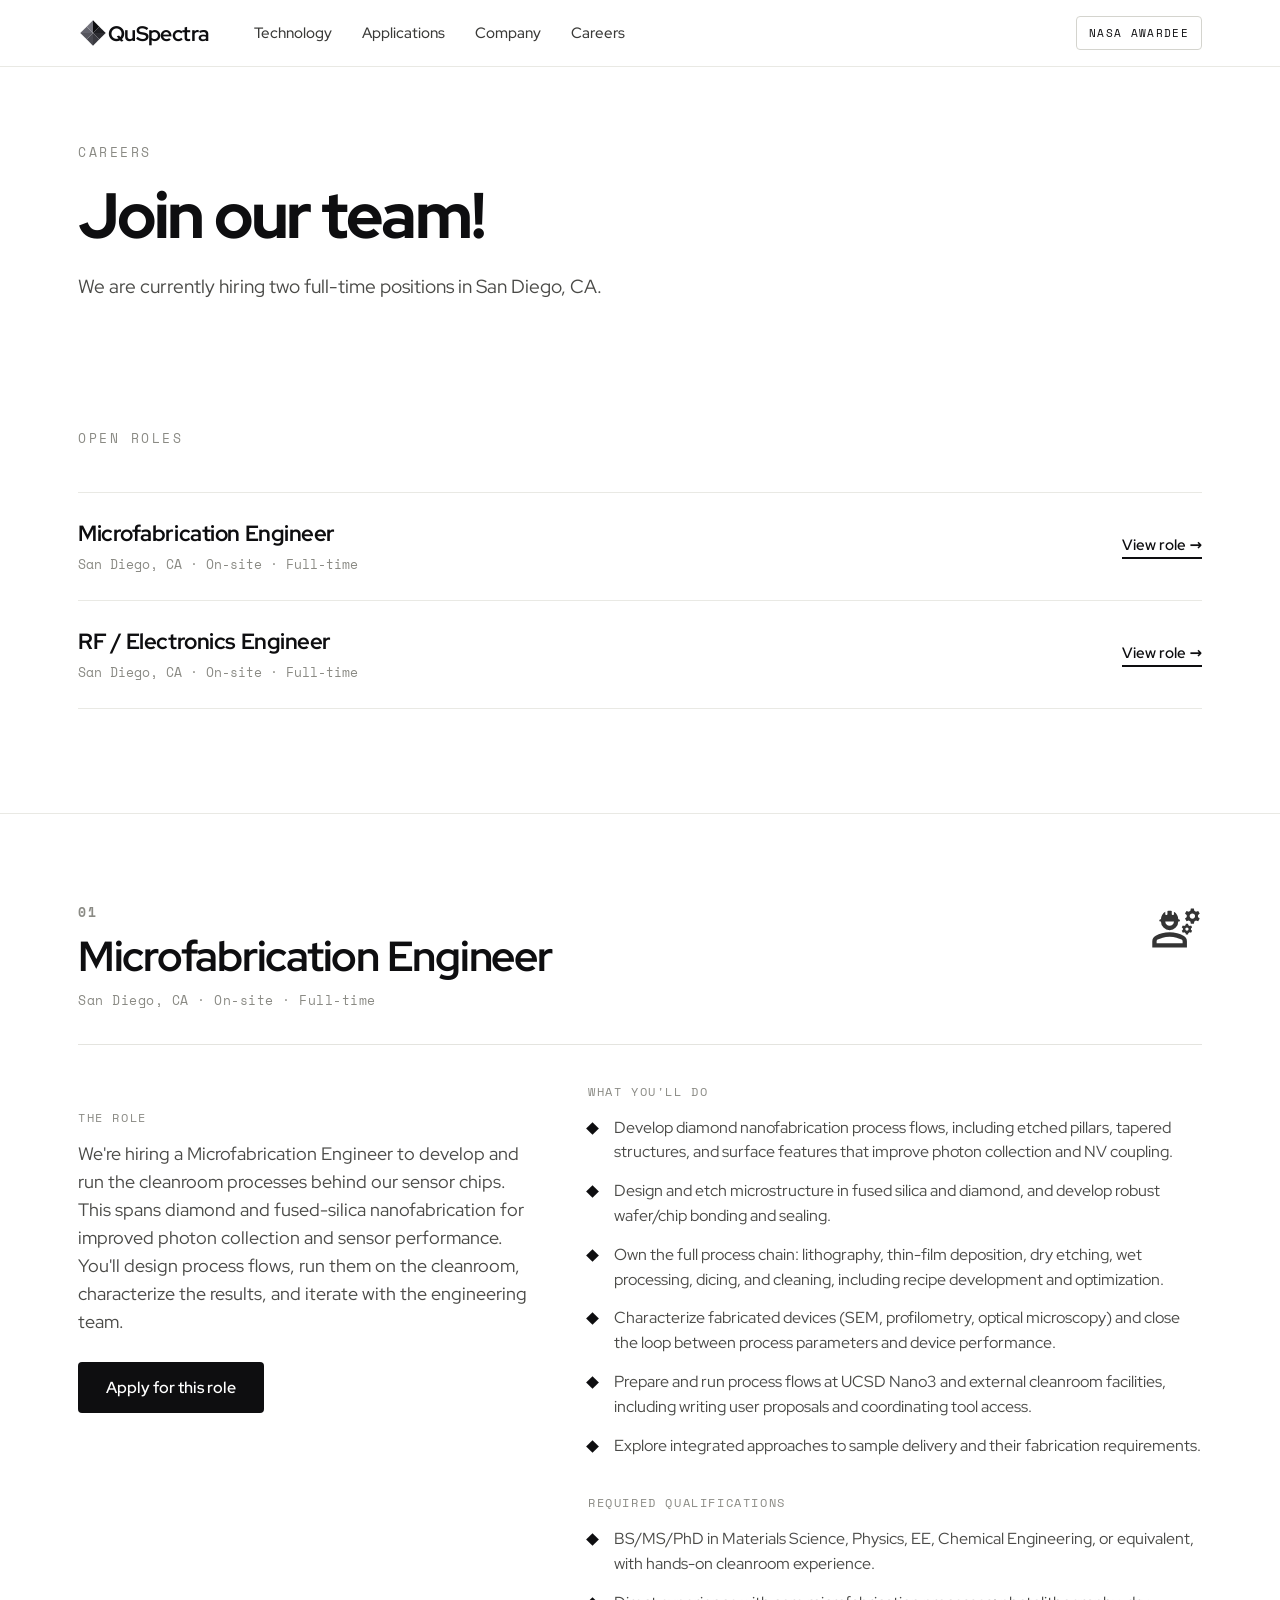
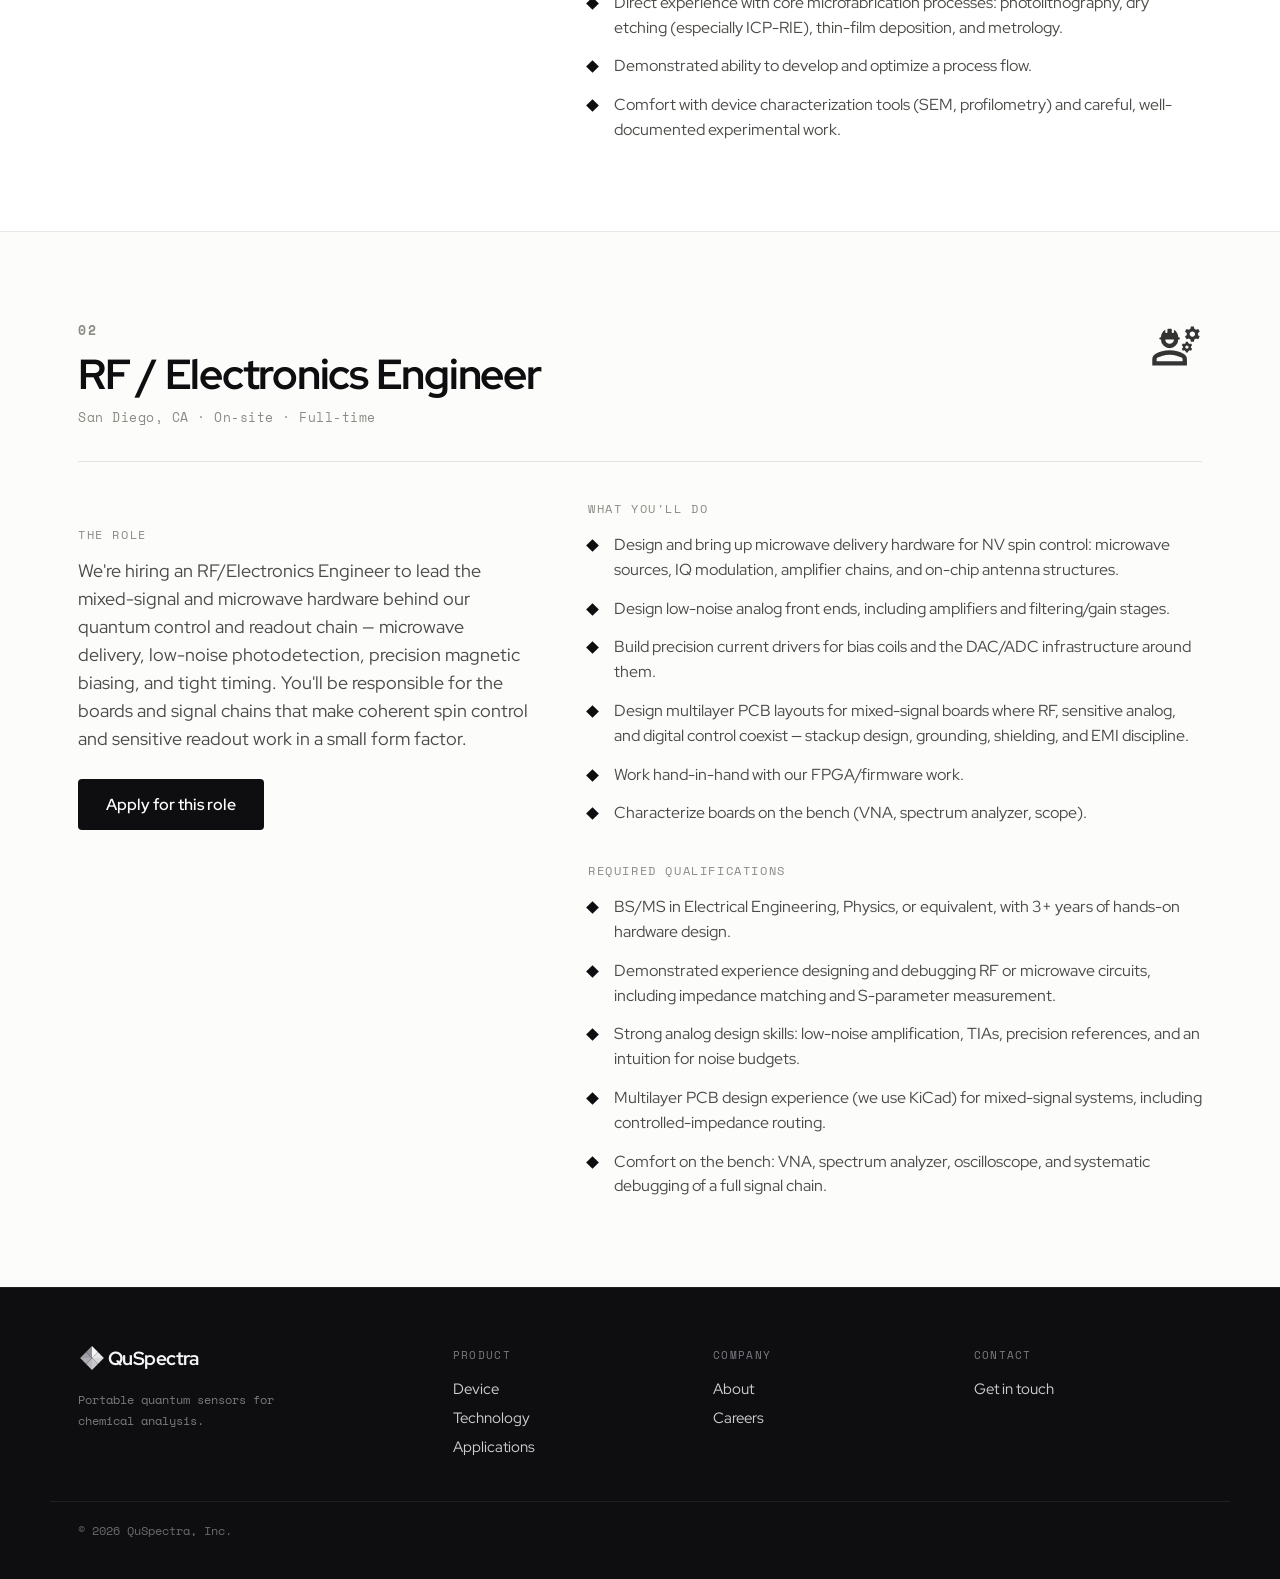
==== careers.html @ ae47d45e "careers added" ====
<!DOCTYPE html>
<html lang="en">
<head>
  <meta charset="utf-8">
  <meta name="viewport" content="width=device-width, initial-scale=1">
  <title>Careers — QuSpectra</title>
  <meta name="description" content="Join QuSpectra in San Diego. We're an early-stage, NASA SBIR-backed team building portable quantum sensors. Now hiring a Microfabrication Engineer and an RF / Electronics Engineer.">
  <link rel="icon" type="image/svg+xml" href="icons/facet.svg">
  <link rel="preconnect" href="https://fonts.googleapis.com">
  <link rel="preconnect" href="https://fonts.gstatic.com" crossorigin>
  <link href="https://fonts.googleapis.com/css2?family=Red+Hat+Display:wght@400;500;600;700;800&family=Space+Mono:wght@400;700&display=swap" rel="stylesheet">
  <link rel="stylesheet" href="styles.css">
</head>
<body>

  <!-- NAV -->
  <header class="nav">
    <div class="wrap nav-inner">
      <a href="index.html#top" class="brand">
        <img src="icons/facet.svg" alt="QuSpectra mark" width="30" height="30">
        <span class="brand-name">QuSpectra</span>
      </a>
      <nav class="nav-links">
        <a href="index.html#technology">Technology</a>
        <a href="index.html#applications">Applications</a>
        <a href="index.html#about">Company</a>
        <a href="careers.html">Careers</a>
      </nav>
      <span class="nav-badge">NASA Awardee</span>
    </div>
  </header>

  <!-- HERO -->
  <section class="wrap careers-hero">
    <div class="kicker">Careers</div>
    <h1>Join our team!</h1>
    <p class="lede">We are currently hiring two full-time positions in San Diego, CA. </p>
  </section>

   <!-- ROLE INDEX -->
  <section class="wrap section">
    <div class="kicker">Open roles</div>
    <!-- <h2 class="section-title">Two positions.</h2> -->
    <div class="role-index">
      <a class="role-index-row" href="#microfab">
        <div>
          <h3>Microfabrication Engineer</h3>
          <p>San Diego, CA &middot; On-site &middot; Full-time</p>
        </div>
        <span class="role-index-cta">View role &rarr;</span>
      </a>
      <a class="role-index-row" href="#rf">
        <div>
          <h3>RF / Electronics Engineer</h3>
          <p>San Diego, CA &middot; On-site &middot; Full-time</p>
        </div>
        <span class="role-index-cta">View role &rarr;</span>
      </a>
    </div>
  </section>

  <!-- ROLE 01 — MICROFABRICATION -->
  <article id="microfab" class="role">
    <div class="wrap">
      <div class="role-head">
        <div>
          <div class="role-no mono">01</div>
          <h2 class="role-title">Microfabrication Engineer</h2>
          <p class="role-meta mono">San Diego, CA &middot; On-site &middot; Full-time</p>
        </div>
        <img class="role-icon" src="icons/engineering.svg" alt="">
      </div>

      <div class="role-body">
        <div class="role-lede-col">
          <div class="eyebrow">The role</div>
          <p class="role-lede">We're hiring a Microfabrication Engineer to develop and run the cleanroom processes behind our sensor chips. This spans diamond and fused-silica nanofabrication for improved photon collection and sensor performance. You'll design process flows, run them on the cleanroom, characterize the results, and iterate with the engineering team.</p>
          <a class="btn role-apply" href="mailto:careers@quspectra.com?subject=Microfabrication%20Engineer">Apply for this role</a>
        </div>

        <div class="role-detail">
          <div class="role-block">
            <div class="eyebrow">What you'll do</div>
            <ul class="role-list">
              <li>Develop diamond nanofabrication process flows, including etched pillars, tapered structures, and surface features that improve photon collection and NV coupling.</li>
              <li>Design and etch microstructure in fused silica and diamond, and develop robust wafer/chip bonding and sealing.</li>
              <li>Own the full process chain: lithography, thin-film deposition, dry etching, wet processing, dicing, and cleaning, including recipe development and optimization.</li>
              <li>Characterize fabricated devices (SEM, profilometry, optical microscopy) and close the loop between process parameters and device performance.</li>
              <li>Prepare and run process flows at UCSD Nano3 and external cleanroom facilities, including writing user proposals and coordinating tool access.</li>
              <li>Explore integrated approaches to sample delivery and their fabrication requirements.</li>
            </ul>
          </div>
          <div class="role-block">
            <div class="eyebrow">Required qualifications</div>
            <ul class="role-list">
              <li>BS/MS/PhD in Materials Science, Physics, EE, Chemical Engineering, or equivalent, with hands-on cleanroom experience.</li>
              <li>Direct experience with core microfabrication processes: photolithography, dry etching (especially ICP-RIE), thin-film deposition, and metrology.</li>
              <li>Demonstrated ability to develop and optimize a process flow.</li>
              <li>Comfort with device characterization tools (SEM, profilometry) and careful, well-documented experimental work.</li>
            </ul>
          </div>
        </div>
      </div>
    </div>
  </article>

  <!-- ROLE 02 — RF / ELECTRONICS -->
  <article id="rf" class="role role-alt">
    <div class="wrap">
      <div class="role-head">
        <div>
          <div class="role-no mono">02</div>
          <h2 class="role-title">RF / Electronics Engineer</h2>
          <p class="role-meta mono">San Diego, CA &middot; On-site &middot; Full-time</p>
        </div>
        <img class="role-icon" src="icons/engineering.svg" alt="">
      </div>

      <div class="role-body">
        <div class="role-lede-col">
          <div class="eyebrow">The role</div>
          <p class="role-lede">We're hiring an RF/Electronics Engineer to lead the mixed-signal and microwave hardware behind our quantum control and readout chain — microwave delivery, low-noise photodetection, precision magnetic biasing, and tight timing. You'll be responsible for the boards and signal chains that make coherent spin control and sensitive readout work in a small form factor.</p>
          <a class="btn role-apply" href="mailto:careers@quspectra.com?subject=RF%20%2F%20Electronics%20Engineer">Apply for this role</a>
        </div>

        <div class="role-detail">
          <div class="role-block">
            <div class="eyebrow">What you'll do</div>
            <ul class="role-list">
              <li>Design and bring up microwave delivery hardware for NV spin control: microwave sources, IQ modulation, amplifier chains, and on-chip antenna structures.</li>
              <li>Design low-noise analog front ends, including amplifiers and filtering/gain stages.</li>
              <li>Build precision current drivers for bias coils and the DAC/ADC infrastructure around them.</li>
              <li>Design multilayer PCB layouts for mixed-signal boards where RF, sensitive analog, and digital control coexist — stackup design, grounding, shielding, and EMI discipline.</li>
              <li>Work hand-in-hand with our FPGA/firmware work.</li>
              <li>Characterize boards on the bench (VNA, spectrum analyzer, scope).</li>
            </ul>
          </div>
          <div class="role-block">
            <div class="eyebrow">Required qualifications</div>
            <ul class="role-list">
              <li>BS/MS in Electrical Engineering, Physics, or equivalent, with 3+ years of hands-on hardware design.</li>
              <li>Demonstrated experience designing and debugging RF or microwave circuits, including impedance matching and S-parameter measurement.</li>
              <li>Strong analog design skills: low-noise amplification, TIAs, precision references, and an intuition for noise budgets.</li>
              <li>Multilayer PCB design experience (we use KiCad) for mixed-signal systems, including controlled-impedance routing.</li>
              <li>Comfort on the bench: VNA, spectrum analyzer, oscilloscope, and systematic debugging of a full signal chain.</li>
            </ul>
          </div>
        </div>
      </div>
    </div>
  </article>

  <!-- APPLY -->
  <!-- <section class="cta">
    <div class="cta-inner">
      <div class="cta-badge">
        <img src="icons/facet-white.svg" alt="">
        <span>NASA SBIR &middot; Awardee</span>
      </div>
      <h2>Come build it with us.</h2>
      <p>Send a CV and a short note about what you've built to <a href="mailto:careers@quspectra.com" class="cta-mail">careers@quspectra.com</a>. If neither role fits but the work does, write to us anyway.</p>
      <a href="mailto:careers@quspectra.com" class="link-underline">careers@quspectra.com &rarr;</a>
    </div>
  </section> -->

  <!-- FOOTER -->
  <footer id="company" class="footer">
    <div class="footer-top">
      <div class="footer-brand">
        <div class="footer-brand-row">
          <img src="icons/facet-white.svg" alt="QuSpectra mark">
          <span>QuSpectra</span>
        </div>
        <p>Portable quantum sensors for chemical analysis.</p>
      </div>
      <div class="footer-col">
        <div class="col-title">Product</div>
        <a href="index.html#device">Device</a>
        <a href="index.html#technology">Technology</a>
        <a href="index.html#applications">Applications</a>
      </div>
      <div class="footer-col">
        <div class="col-title">Company</div>
        <a href="index.html#about">About</a>
        <a href="careers.html">Careers</a>
      </div>
      <div class="footer-col">
        <div class="col-title">Contact</div>
        <a href="mailto:info@quspectra.com">Get in touch</a>
      </div>
    </div>
    <div class="footer-bottom">
      <span>© 2026 QuSpectra, Inc.</span>
    </div>
  </footer>

</body>
</html>
---- styles.css ----
/* QuSpectra — landing page styles */
:root{
  --ink:#0e0e10;
  --paper:#ffffff;
  --soft:#fcfcfb;
  --muted:#4a4a47;
  --faint:#8a8a84;
  --line:#e9e9e4;
  --line2:#e4e4df;
  --max:1180px;
}
*{ box-sizing:border-box; }
html{ -webkit-text-size-adjust:100%; }
body{
  margin:0;
  font-family:'Red Hat Display',system-ui,sans-serif;
  color:var(--ink);
  background:var(--paper);
  -webkit-font-smoothing:antialiased;
}
a{ text-decoration:none; color:inherit; }
img{ display:block; }
h1,h2,h3,p{ margin:0; }
::selection{ background:var(--ink); color:#fff; }

.wrap{ max-width:var(--max); margin:0 auto; padding-left:28px; padding-right:28px; }
.mono{ font-family:'Space Mono',ui-monospace,monospace; }
.kicker{
  font-family:'Space Mono',monospace; font-size:12.5px; letter-spacing:0.2em;
  text-transform:uppercase; color:var(--faint);
}

/* Buttons */
.btn{
  display:inline-block; background:var(--ink); color:#fff; font-weight:600; font-size:16px;
  padding:15px 28px; border-radius:4px; transition:background .15s ease;
}
.btn:hover{ background:#26262a; }
.link-underline{
  display:inline-block; font-weight:600; font-size:16px; padding-bottom:3px;
  border-bottom:2px solid currentColor;
}

/* NAV */
.nav{
  position:sticky; top:0; z-index:50;
  background:rgba(255,255,255,0.86); backdrop-filter:blur(10px);
  border-bottom:1px solid var(--line);
}
.nav-inner{ display:flex; align-items:center; gap:28px; padding-top:16px; padding-bottom:16px; }
.brand{ display:flex; align-items:center;  flex:none; }
.brand img{ width:30px; height:30px; }
.brand-name{ font-weight:700; font-size:21px; letter-spacing:-0.03em; }
.nav-links{ display:flex; gap:30px; margin-left:18px; font-size:15px; font-weight:500; color:#3a3a38; }
.nav-links a:hover{ color:var(--ink); }
.nav-badge{
  margin-left:auto; font-family:'Space Mono',monospace; font-size:11px; letter-spacing:0.12em;
  text-transform:uppercase; border:1px solid #d4d4ce; border-radius:4px; padding:8px 12px; color:var(--ink);
  white-space:nowrap;
}

/* HERO */
.hero{ display:grid; grid-template-columns:1.15fr 0.85fr; gap:64px; align-items:center;
  padding-top:84px; padding-bottom:72px; }
.hero h1{ font-weight:800; font-size:clamp(44px,5.6vw,82px); line-height:1.0;
  letter-spacing:-0.035em; margin-top:22px; }

.lede {
  font-size: 19px;
  line-height: 1.55;
  color: var(--muted);
  max-width: 520px;
  margin-top: 24px;
text-align: justify;
  text-wrap: pretty;          /* avoids orphaned last words */
  hyphens: auto;  

}
.lede + .lede {
  margin-top: 14px;   /* tighter gap between the two lede paragraphs */
}


.hero-cta{ margin-top:34px; }
.hero-tags{ margin-top:32px; display:flex; align-items:center; gap:14px; flex-wrap:wrap; }
.tag{ font-family:'Space Mono',monospace; font-size:11px; letter-spacing:0.12em; text-transform:uppercase;
  border:1px solid #d4d4ce; border-radius:4px; padding:7px 11px; color:var(--ink); }
.tag-note{ font-family:'Space Mono',monospace; font-size:12px; color:var(--faint); }
.hero-media{ position:relative; }
.media-frame{ aspect-ratio:4/5; border:1px solid var(--line2); border-radius:10px; overflow:hidden; background:var(--ink); }
.media-frame img{ width:100%; height:100%; object-fit:cover; object-position:50% 42%; }
.status-chip{
  position:absolute; left:-1px; bottom:24px; transform:translateX(-40%);
  background:var(--ink); color:#fff; font-family:'Space Mono',monospace; font-size:11px; letter-spacing:0.08em;
  padding:9px 14px; border-radius:4px; display:flex; align-items:center; gap:10px; border:1px solid #34343a;
}
.dot{ width:7px; height:7px; border-radius:50%; background:#3ddc84; }

/* STATS */
.stats{ border-top:1px solid var(--line); border-bottom:1px solid var(--line); background:var(--soft); }
.stats-grid{ display:grid; grid-template-columns:repeat(4,1fr); }
.stat{ padding:30px 26px; border-right:1px solid var(--line); }
.stat:first-child{ padding-left:0; }
.stat:last-child{ padding-right:0; border-right:0; }
.stat-num{ font-weight:700; font-size:30px; letter-spacing:-0.03em; }
.stat-label{ font-family:'Space Mono',monospace; font-size:11.5px; letter-spacing:0.08em; color:var(--faint); margin-top:6px; }

/* Section heads */
.section{ padding-top:104px; padding-bottom:104px; }
.section-title{ font-weight:700; font-size:clamp(30px,4vw,46px); letter-spacing:-0.03em;
  line-height:1.04; margin-top:18px; max-width:720px; }

/* CAPABILITIES */
.caps-grid{ display:grid; grid-template-columns:1fr 1fr; gap:28px; margin-top:48px; }
.card{ border:1px solid var(--line); border-radius:10px; padding:38px; }
.card .icon{ width:48px; height:48px; }
.eyebrow{ font-family:'Space Mono',monospace; font-size:11.5px; letter-spacing:0.14em; text-transform:uppercase;
  color:var(--faint); margin-top:26px; }
.card h3{ font-weight:700; font-size:25px; letter-spacing:-0.02em; margin-top:8px; }
.card p{ font-size:16.5px; line-height:1.55; color:var(--muted); margin-top:14px; }

/* TECH BAND (dark) */
.tech{ background:var(--ink); color:#f5f5f6; }
.tech .kicker{ color:#a0a0a6; }
.tech .section-title{ color:#f5f5f6; }
.tech-card{ margin-top:44px; border:1px solid #262629; border-radius:12px; overflow:hidden;
  background:#161619; display:grid; grid-template-columns:1.05fr 0.95fr; }
.tech-card .img-wrap{ background:#8b8b8e; }
.tech-card .img-wrap img{ width:100%; height:100%; object-fit:cover; object-position:50% 46%; }
.tech-text{ padding:44px; display:flex; flex-direction:column; justify-content:center; }
.tech-text .eyebrow{ color:#a0a0a6; }
.tech-text p{ font-size:17px; line-height:1.6; color:#f5f5f6; margin-top:16px; font-weight:500; }
.tech-text .legend{ font-family:'Space Mono',monospace; font-size:12px; line-height:1.8; color:#a0a0a6; margin-top:18px; font-weight:400; }
.steps{ display:grid; grid-template-columns:repeat(3,1fr); margin-top:54px; }
.step{ padding:0 38px; border-right:1px solid #262629; }
.step:first-child{ padding-left:0; }
.step:last-child{ padding-right:0; border-right:0; }
.step-head{ display:flex; align-items:center; justify-content:space-between; }
.step-head img{ width:42px; height:42px; }
.step-no{ font-family:'Space Mono',monospace; font-size:13px; font-weight:700; color:#5a5a60; }
.step h3{ font-weight:700; font-size:22px; letter-spacing:-0.02em; margin-top:24px; color:#f5f5f6; }
.step p{ font-size:16px; line-height:1.55; color:#a0a0a6; margin-top:12px; }

/* DEVICE */
.device{ display:grid; grid-template-columns:0.9fr 1.1fr; gap:10px; align-items:center;background:var(--soft)}
.device-img{ position:relative; aspect-ratio:1/1; border:1px solid var(--line2); border-radius:10px;
  overflow:hidden; background:var(--ink); }
.device-img img{ width:100%; height:100%; object-fit:cover; }
.ver-chip{ position:absolute; top:16px; left:16px; background:rgba(14,14,16,0.82); color:#fff;
  font-family:'Space Mono',monospace; font-size:11px; letter-spacing:0.1em; padding:6px 11px; border-radius:4px; }
.device-note{ font-family:'Space Mono',monospace; font-size:12px; line-height:1.7; color:var(--faint); margin-top:16px; }
.spec-table{ margin-top:34px; border-top:1px solid var(--line); }
.spec-row{ display:flex; justify-content:space-between; padding:15px 0; border-bottom:1px solid var(--line); }
.spec-row span:first-child{ font-weight:500; color:var(--muted); }
.spec-row .val{ font-family:'Space Mono',monospace; font-size:14px; }



/* APPLICATIONS */
.apps{ background:var(--soft); border-top:1px solid var(--line); border-bottom:1px solid var(--line); }
.apps .section-title{ max-width:640px; font-size:clamp(26px,3.4vw,40px); }
.apps-grid{ display:grid; grid-template-columns:repeat(3,1fr); gap:1px; background:var(--line);
  margin-top:46px; border:1px solid var(--line); }
.app{ background:#fff; padding:30px; }
.app-no{ font-family:'Space Mono',monospace; font-size:11px; color:#b4b4ae; }
.app-name{ font-weight:600; font-size:18px; margin-top:12px; }
.app-desc{ font-size:14.5px; color:#6b6b66; margin-top:6px; }

/* CTA */
.cta{ background:var(--ink); color:#f5f5f6; }
.cta-inner{ max-width:900px; margin:0 auto; padding:112px 28px; text-align:center; }
.cta-badge{ display:inline-flex; align-items:center; gap:12px; border:1px solid #34343a; border-radius:999px; padding:9px 18px; }
.cta-badge img{ width:22px; height:22px; }
.cta-badge span{ font-family:'Space Mono',monospace; font-size:12px; letter-spacing:0.18em; text-transform:uppercase; color:#cfcfd2; }
.cta h2{ font-weight:800; font-size:clamp(34px,5vw,62px); letter-spacing:-0.035em; line-height:1.02; margin-top:30px; }
.cta p{ font-size:18px; line-height:1.6; color:#a0a0a6; max-width:600px; margin:22px auto 0; }
.cta .link-underline{ margin-top:34px; color:#f5f5f6; }
.cta .link-underline:hover{ color:#cfcfd2; }

/* FOOTER */
.footer{ background:var(--ink); color:#f5f5f6; border-top:1px solid #1f1f22; }
.footer-top{ display:grid; grid-template-columns:1.5fr 1fr 1fr 1fr; gap:32px; padding:56px 28px 40px; max-width:var(--max); margin:0 auto; }
.footer-brand-row{ display:flex; align-items:center; gap:2px; }
.footer-brand-row img{ width:28px; height:28px; }
.footer-brand-row span{ font-weight:700; font-size:19px; letter-spacing:-0.03em; }
.footer-brand p{ font-family:'Space Mono',monospace; font-size:12px; line-height:1.7; color:#7a7a80; margin-top:18px; max-width:240px; }
.footer-col{ font-size:14.5px; line-height:2; }
.footer-col .col-title{ font-family:'Space Mono',monospace; font-size:11px; letter-spacing:0.12em; text-transform:uppercase; color:#7a7a80; margin-bottom:8px; }
.footer-col a{ color:#cfcfd2; display:block; }
.footer-col a:hover{ color:#fff; }
.footer-bottom{ max-width:var(--max); margin:0 auto; padding:20px 28px 40px; border-top:1px solid #1f1f22;
  display:flex; justify-content:space-between; gap:16px; flex-wrap:wrap;
  font-family:'Space Mono',monospace; font-size:11.5px; color:#6a6a70; }

/* CAREERS */
.careers-hero{ padding-top:76px; padding-bottom:24px; }
.careers-hero h1{ font-weight:800; font-size:clamp(38px,5vw,64px); line-height:1.0;
  letter-spacing:-0.035em; margin-top:22px; max-width:820px; }
.careers-hero .lede{ max-width:640px; }
.stats-3{ grid-template-columns:repeat(3,1fr); }

.role-index{ margin-top:44px; border-top:1px solid var(--line); }
.role-index-row{ display:flex; justify-content:space-between; align-items:center; gap:24px;
  padding:26px 0; border-bottom:1px solid var(--line); transition:padding-left .15s ease; }
.role-index-row:hover{ padding-left:8px; }
.role-index-row h3{ font-weight:700; font-size:22px; letter-spacing:-0.02em; }
.role-index-row p{ font-family:'Space Mono',monospace; font-size:12.5px; color:var(--faint); margin-top:7px; }
.role-index-cta{ font-weight:600; font-size:15px; white-space:nowrap; border-bottom:2px solid currentColor; padding-bottom:2px; }

.role{ padding-top:88px; padding-bottom:88px; border-top:1px solid var(--line); }
.role-alt{ background:var(--soft); }
.role-head{ display:flex; justify-content:space-between; align-items:flex-start; gap:24px;
  padding-bottom:34px; border-bottom:1px solid var(--line2); }
.role-no{ font-size:13px; font-weight:700; color:var(--faint); letter-spacing:0.12em; }
.role-title{ font-weight:700; font-size:clamp(28px,3.6vw,42px); letter-spacing:-0.03em;
  line-height:1.05; margin-top:12px; }
.role-meta{ font-size:12.5px; color:var(--faint); margin-top:12px; letter-spacing:0.04em; }
.role-icon{ width:52px; height:52px; flex:none; opacity:0.9; }

.role-body{ display:grid; grid-template-columns:0.85fr 1.15fr; gap:56px; padding-top:38px; }
.role-lede{ font-size:17.5px; line-height:1.6; color:var(--muted); margin-top:14px; }
.role-apply{ margin-top:26px; }
.role-detail{ display:flex; flex-direction:column; gap:36px; }
.role-block .eyebrow{ margin-top:0; }
.role-list{ list-style:none; margin:16px 0 0; padding:0; }
.role-list li{ position:relative; font-size:16px; line-height:1.55; color:var(--muted);
  padding-left:26px; padding-bottom:14px; }
.role-list li:last-child{ padding-bottom:0; }
.role-list li::before{ content:""; position:absolute; left:0; top:8px; width:9px; height:9px;
  background:var(--ink); transform:rotate(45deg); }
.cta-mail{ color:#f5f5f6; border-bottom:1px solid #5a5a60; }
.cta-mail:hover{ border-bottom-color:#f5f5f6; }



/* RESPONSIVE */
@media (max-width:900px){
  .nav-links{ display:none; }
  .hero{ grid-template-columns:1fr; gap:36px; padding-top:56px; padding-bottom:56px; }
  .hero-media{ max-width:440px; }
  .stats-grid{ grid-template-columns:1fr 1fr; }
  .stat{ padding:24px 22px; }
  .stat:nth-child(2){ padding-right:0; border-right:0; }
  .stat:nth-child(3){ padding-left:0; }
  .stat:nth-child(1),.stat:nth-child(2){ border-bottom:1px solid var(--line); }
  .section{ padding-top:72px; padding-bottom:72px; }
  .caps-grid{ grid-template-columns:1fr; }
  .tech-card{ grid-template-columns:1fr; }
  .tech-card .img-wrap{ aspect-ratio:16/10; }
  .steps{ grid-template-columns:1fr; gap:34px; }
  .step{ padding:0; border-right:0; border-top:1px solid #262629; padding-top:28px; }
  .step:first-child{ border-top:0; padding-top:0; }
  .device{ grid-template-columns:1fr; gap:36px; }
  .apps-grid{ grid-template-columns:1fr 1fr; }
  .footer-top{ grid-template-columns:1fr 1fr; gap:28px; }
  .footer-brand{ grid-column:1 / -1; }
}
@media (max-width:560px){
  .wrap{ padding-left:20px; padding-right:20px; }
  .nav-badge{ font-size:10px; padding:7px 9px; }
  .stats-grid{ grid-template-columns:1fr 1fr; }
  .apps-grid{ grid-template-columns:1fr; }
  .footer-top{ grid-template-columns:1fr; }
  .cta-inner{ padding:80px 20px; }
}
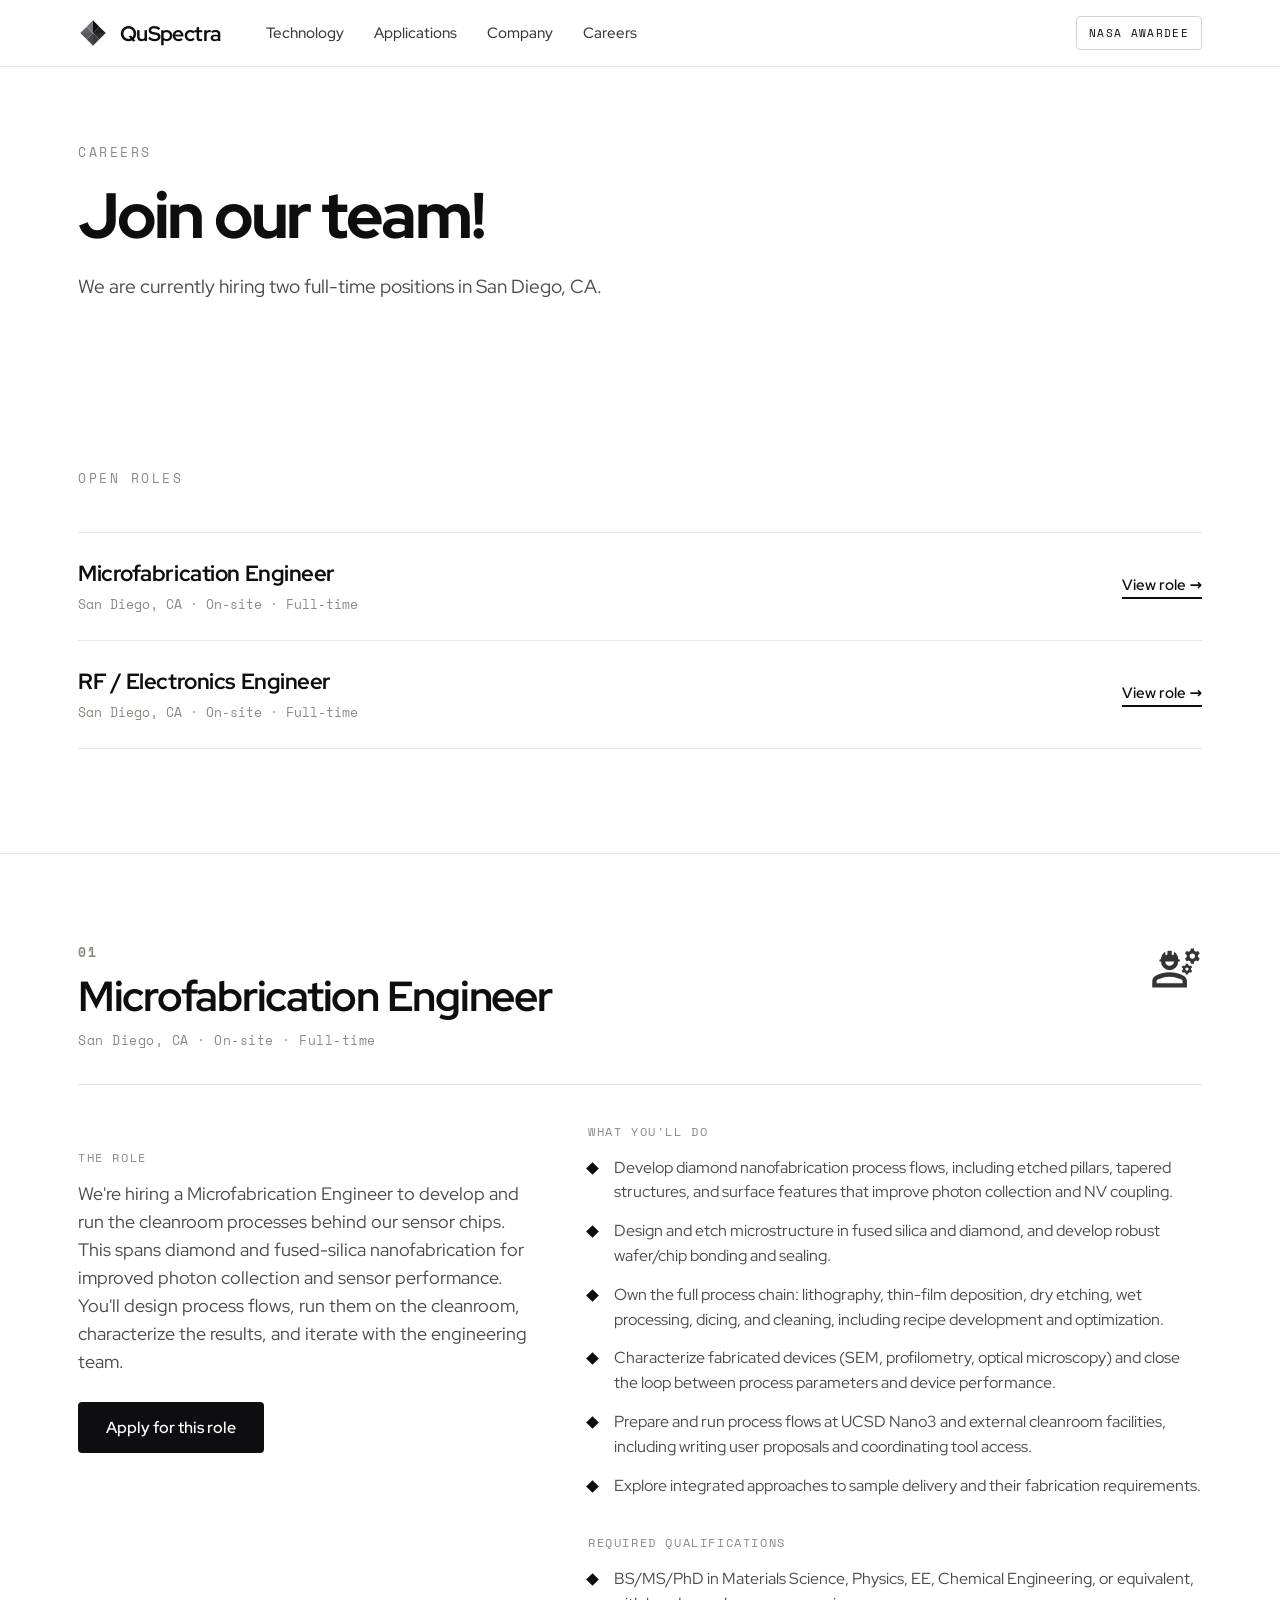
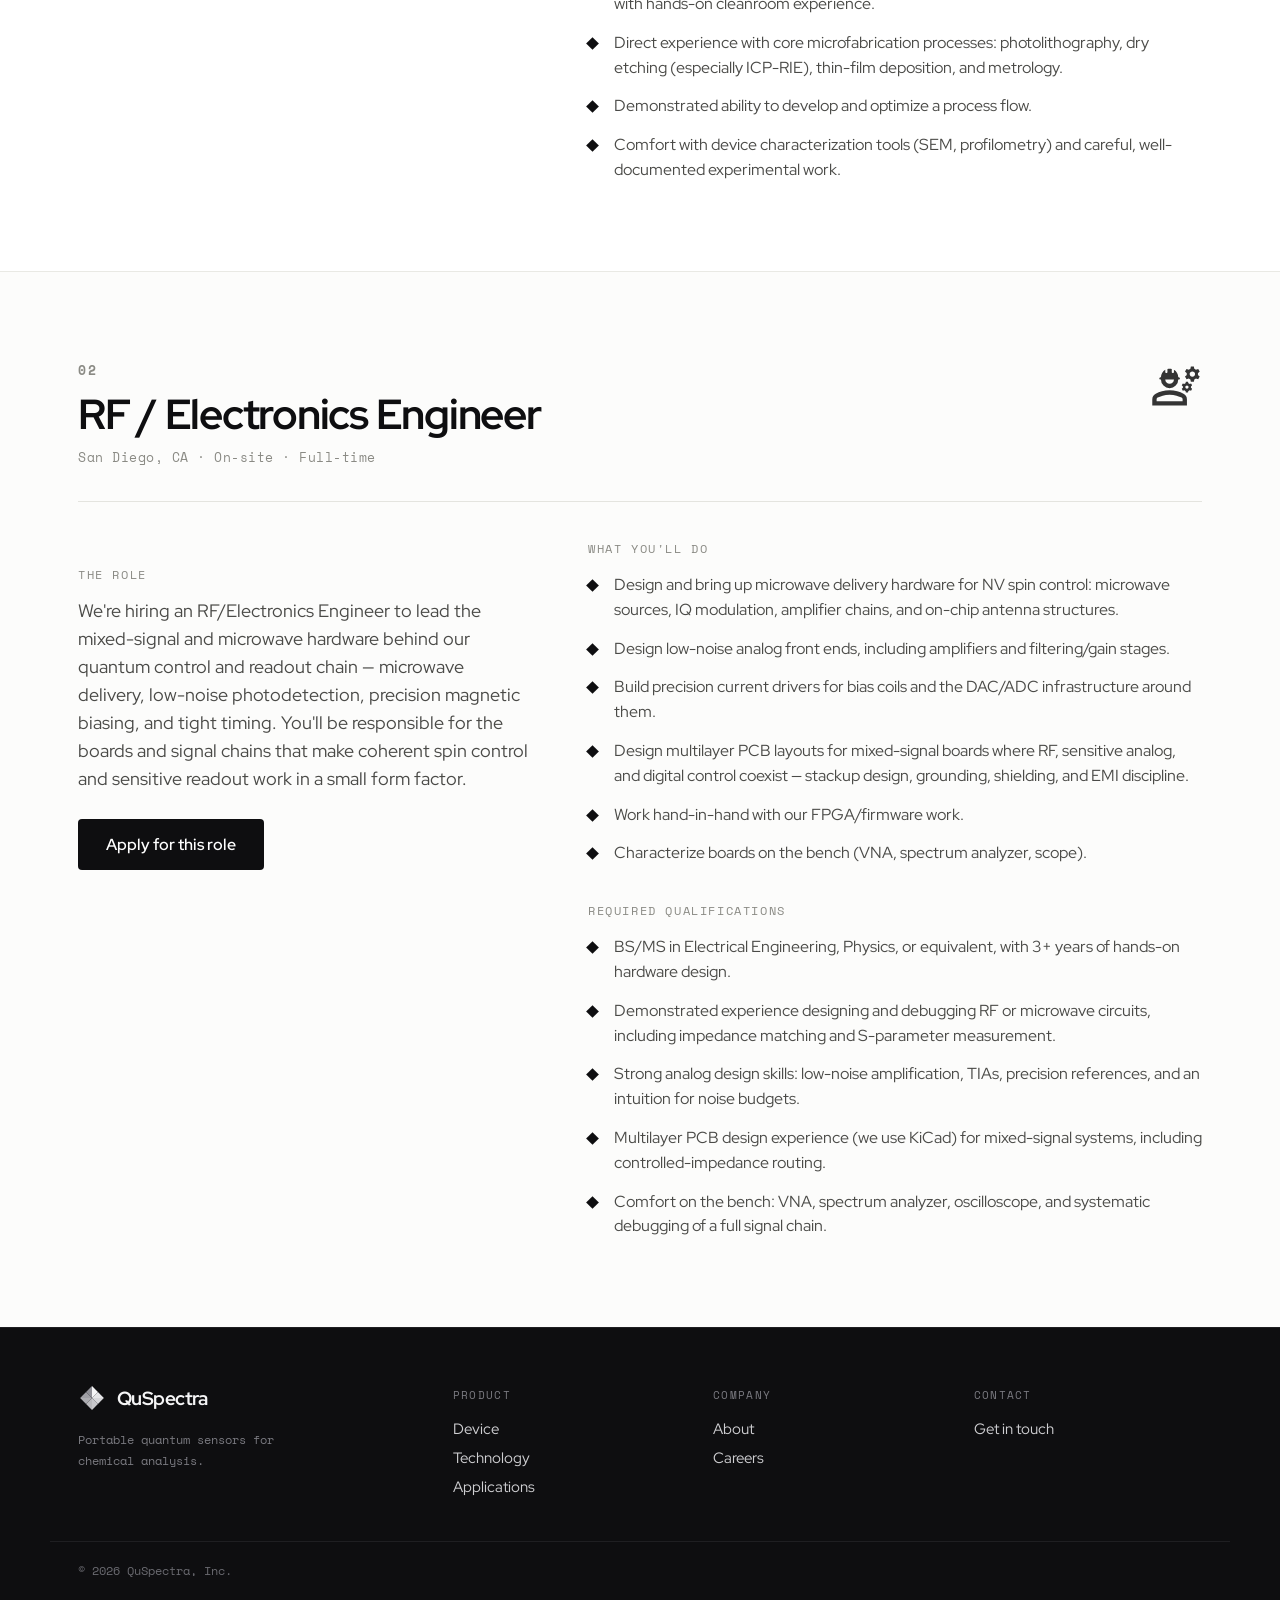
==== commit 8619f634: "navbar fixed in careers" ====
--- a/careers.html
+++ b/careers.html
@@ -13,13 +13,14 @@
 </head>
 <body>
 
-  <!-- NAV -->
+   <!-- NAV -->
   <header class="nav">
     <div class="wrap nav-inner">
       <a href="index.html#top" class="brand">
         <img src="icons/facet.svg" alt="QuSpectra mark" width="30" height="30">
         <span class="brand-name">QuSpectra</span>
       </a>
+      <input type="checkbox" id="navToggle" class="nav-toggle" aria-hidden="true">
       <nav class="nav-links">
         <a href="index.html#technology">Technology</a>
         <a href="index.html#applications">Applications</a>
@@ -27,6 +28,7 @@
         <a href="careers.html">Careers</a>
       </nav>
       <span class="nav-badge">NASA Awardee</span>
+      <label for="navToggle" class="nav-burger" role="button" aria-label="Toggle navigation"><span></span><span></span><span></span></label>
     </div>
   </header>
 
--- a/styles.css
+++ b/styles.css
@@ -48,11 +48,13 @@
   border-bottom:1px solid var(--line);
 }
 .nav-inner{ display:flex; align-items:center; gap:28px; padding-top:16px; padding-bottom:16px; }
-.brand{ display:flex; align-items:center;  flex:none; }
+.brand{ display:flex; align-items:center; gap:12px; flex:none; }
 .brand img{ width:30px; height:30px; }
 .brand-name{ font-weight:700; font-size:21px; letter-spacing:-0.03em; }
 .nav-links{ display:flex; gap:30px; margin-left:18px; font-size:15px; font-weight:500; color:#3a3a38; }
 .nav-links a:hover{ color:var(--ink); }
+.nav-toggle{ position:absolute; width:1px; height:1px; opacity:0; pointer-events:none; }
+.nav-burger{ display:none; }
 .nav-badge{
   margin-left:auto; font-family:'Space Mono',monospace; font-size:11px; letter-spacing:0.12em;
   text-transform:uppercase; border:1px solid #d4d4ce; border-radius:4px; padding:8px 12px; color:var(--ink);
@@ -62,25 +64,9 @@
 /* HERO */
 .hero{ display:grid; grid-template-columns:1.15fr 0.85fr; gap:64px; align-items:center;
   padding-top:84px; padding-bottom:72px; }
-.hero h1{ font-weight:800; font-size:clamp(44px,5.6vw,82px); line-height:1.0;
+.hero h1{ font-weight:800; font-size:clamp(44px,5.6vw,82px); line-height:0.98;
   letter-spacing:-0.035em; margin-top:22px; }
-
-.lede {
-  font-size: 19px;
-  line-height: 1.55;
-  color: var(--muted);
-  max-width: 520px;
-  margin-top: 24px;
-text-align: justify;
-  text-wrap: pretty;          /* avoids orphaned last words */
-  hyphens: auto;  
-
-}
-.lede + .lede {
-  margin-top: 14px;   /* tighter gap between the two lede paragraphs */
-}
-
-
+.lede{ font-size:19px; line-height:1.55; color:var(--muted); max-width:520px; margin-top:24px; }
 .hero-cta{ margin-top:34px; }
 .hero-tags{ margin-top:32px; display:flex; align-items:center; gap:14px; flex-wrap:wrap; }
 .tag{ font-family:'Space Mono',monospace; font-size:11px; letter-spacing:0.12em; text-transform:uppercase;
@@ -142,7 +128,7 @@
 .step p{ font-size:16px; line-height:1.55; color:#a0a0a6; margin-top:12px; }
 
 /* DEVICE */
-.device{ display:grid; grid-template-columns:0.9fr 1.1fr; gap:10px; align-items:center;background:var(--soft)}
+.device{ display:grid; grid-template-columns:0.9fr 1.1fr; gap:64px; align-items:center; }
 .device-img{ position:relative; aspect-ratio:1/1; border:1px solid var(--line2); border-radius:10px;
   overflow:hidden; background:var(--ink); }
 .device-img img{ width:100%; height:100%; object-fit:cover; }
@@ -154,8 +140,6 @@
 .spec-row span:first-child{ font-weight:500; color:var(--muted); }
 .spec-row .val{ font-family:'Space Mono',monospace; font-size:14px; }
 
-
-
 /* APPLICATIONS */
 .apps{ background:var(--soft); border-top:1px solid var(--line); border-bottom:1px solid var(--line); }
 .apps .section-title{ max-width:640px; font-size:clamp(26px,3.4vw,40px); }
@@ -180,7 +164,7 @@
 /* FOOTER */
 .footer{ background:var(--ink); color:#f5f5f6; border-top:1px solid #1f1f22; }
 .footer-top{ display:grid; grid-template-columns:1.5fr 1fr 1fr 1fr; gap:32px; padding:56px 28px 40px; max-width:var(--max); margin:0 auto; }
-.footer-brand-row{ display:flex; align-items:center; gap:2px; }
+.footer-brand-row{ display:flex; align-items:center; gap:11px; }
 .footer-brand-row img{ width:28px; height:28px; }
 .footer-brand-row span{ font-weight:700; font-size:19px; letter-spacing:-0.03em; }
 .footer-brand p{ font-family:'Space Mono',monospace; font-size:12px; line-height:1.7; color:#7a7a80; margin-top:18px; max-width:240px; }
@@ -193,7 +177,7 @@
   font-family:'Space Mono',monospace; font-size:11.5px; color:#6a6a70; }
 
 /* CAREERS */
-.careers-hero{ padding-top:76px; padding-bottom:24px; }
+.careers-hero{ padding-top:76px; padding-bottom:64px; }
 .careers-hero h1{ font-weight:800; font-size:clamp(38px,5vw,64px); line-height:1.0;
   letter-spacing:-0.035em; margin-top:22px; max-width:820px; }
 .careers-hero .lede{ max-width:640px; }
@@ -231,11 +215,32 @@
 .cta-mail{ color:#f5f5f6; border-bottom:1px solid #5a5a60; }
 .cta-mail:hover{ border-bottom-color:#f5f5f6; }
 
-
-
 /* RESPONSIVE */
 @media (max-width:900px){
-  .nav-links{ display:none; }
+  /* collapsed nav */
+  .nav-inner{ flex-wrap:wrap; gap:14px; }
+  .nav-badge{ order:2; margin-left:auto; }
+  .nav-burger{
+    order:3; display:flex; flex-direction:column; align-items:center; justify-content:center; gap:5px;
+    width:44px; height:44px; flex:none; cursor:pointer;
+    border:1px solid #d4d4ce; border-radius:5px; background:#fff;
+  }
+  .nav-burger span{
+    display:block; width:18px; height:1.5px; background:var(--ink);
+    transition:transform .25s ease, opacity .18s ease;
+  }
+  .nav-toggle:focus-visible ~ .nav-burger{ outline:2px solid var(--ink); outline-offset:2px; }
+  .nav-toggle:checked ~ .nav-burger span:nth-child(1){ transform:translateY(6.5px) rotate(45deg); }
+  .nav-toggle:checked ~ .nav-burger span:nth-child(2){ opacity:0; }
+  .nav-toggle:checked ~ .nav-burger span:nth-child(3){ transform:translateY(-6.5px) rotate(-45deg); }
+  .nav-links{
+    order:4; display:flex; flex-direction:column; gap:0; width:100%;
+    margin-left:0; font-size:16px;
+    max-height:0; overflow:hidden; visibility:hidden;
+    transition:max-height .3s ease, visibility .3s ease;
+  }
+  .nav-links a{ padding:15px 2px; border-top:1px solid var(--line); }
+  .nav-toggle:checked ~ .nav-links{ max-height:340px; visibility:visible; }
   .hero{ grid-template-columns:1fr; gap:36px; padding-top:56px; padding-bottom:56px; }
   .hero-media{ max-width:440px; }
   .stats-grid{ grid-template-columns:1fr 1fr; }
@@ -254,6 +259,13 @@
   .apps-grid{ grid-template-columns:1fr 1fr; }
   .footer-top{ grid-template-columns:1fr 1fr; gap:28px; }
   .footer-brand{ grid-column:1 / -1; }
+  .careers-hero{ padding-top:52px; padding-bottom:44px; }
+  .stats-3{ grid-template-columns:1fr; }
+  .stats-3 .stat{ padding:22px 0; border-right:0; border-bottom:1px solid var(--line); }
+  .stats-3 .stat:last-child{ border-bottom:0; }
+  .role{ padding-top:60px; padding-bottom:60px; }
+  .role-body{ grid-template-columns:1fr; gap:36px; padding-top:30px; }
+  .role-icon{ width:42px; height:42px; }
 }
 @media (max-width:560px){
   .wrap{ padding-left:20px; padding-right:20px; }
@@ -262,4 +274,4 @@
   .apps-grid{ grid-template-columns:1fr; }
   .footer-top{ grid-template-columns:1fr; }
   .cta-inner{ padding:80px 20px; }
-}
+}
